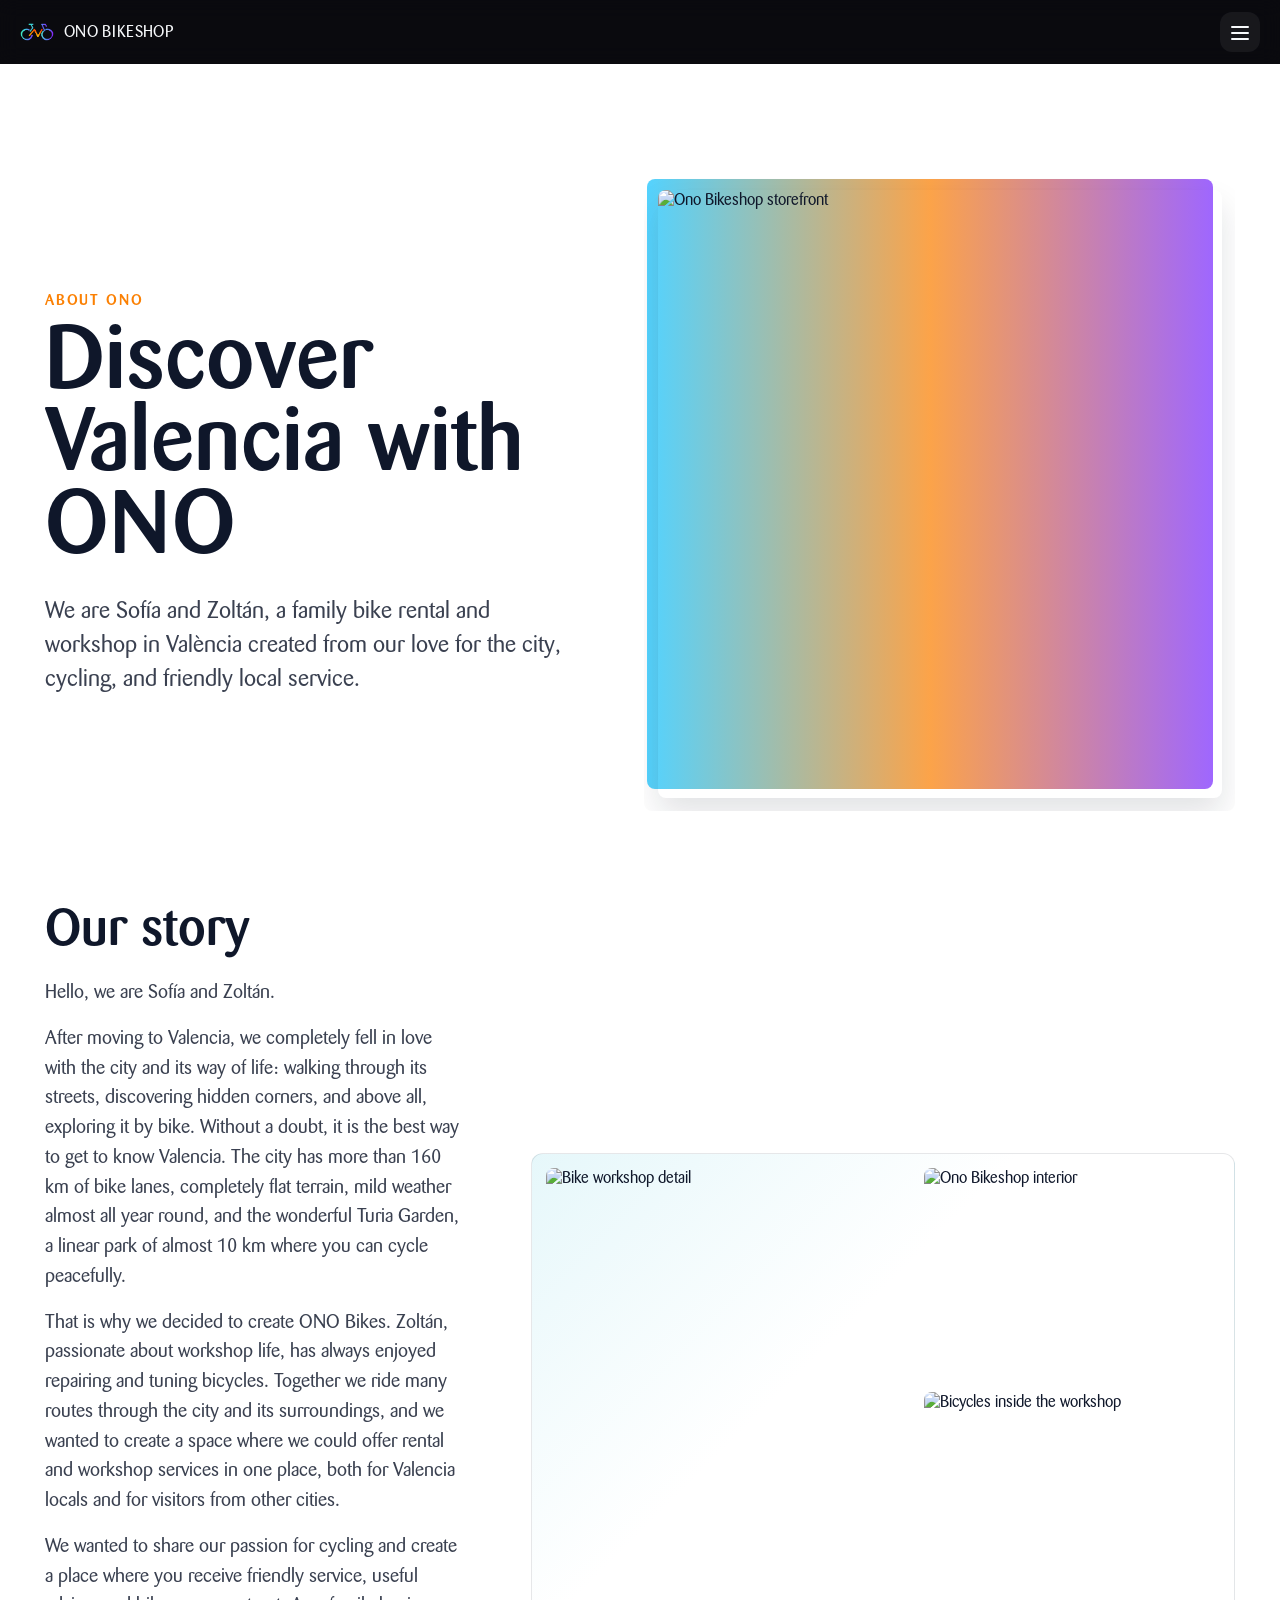
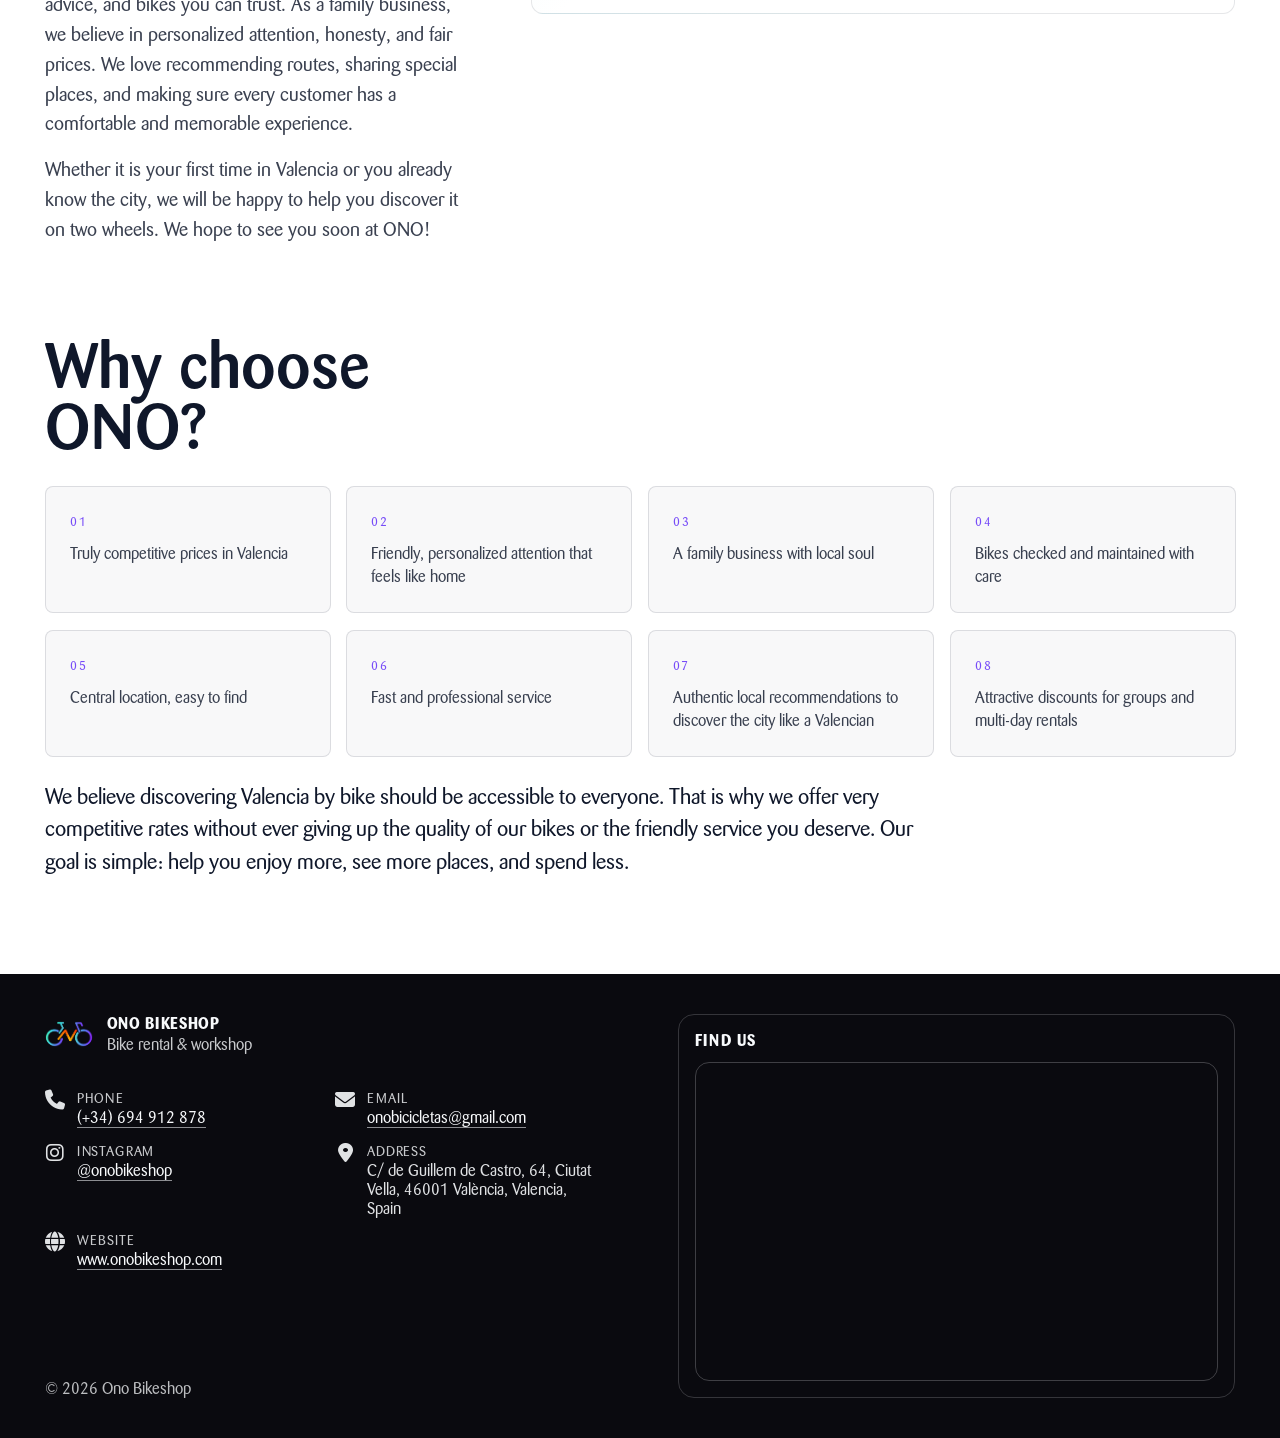
==== about.html @ b8271bad "add rentals page and fix navbar" ====
<!doctype html>
<html lang="en">
  <head>
    <meta charset="utf-8" />
    <meta name="viewport" content="width=device-width, initial-scale=1" />
    <title>Ono Bikeshop | About</title>
    <meta
      name="description"
      content="Learn about Ono Bikeshop, a bike rental and workshop in Ciutat Vella, València."
    />
    <meta name="author" content="Ono Bikeshop" />
    <meta property="og:title" content="Ono Bikeshop | About" />
    <meta property="og:description" content="Bike rental, workshop services, custom builds, and restoration in València." />
    <meta property="og:type" content="website" />
    <meta property="og:image" content="src/img/logo.png" />
    <meta name="twitter:card" content="summary" />
    <meta name="twitter:title" content="Ono Bikeshop | About" />
    <meta name="twitter:description" content="Bike rental, workshop services, custom builds, and restoration in València." />
    <meta name="twitter:image" content="src/img/logo.png" />
    <link id="logo" rel="icon" type="image/png" href="src/img/logo.png" />
    <link
      rel="stylesheet"
      href="https://cdnjs.cloudflare.com/ajax/libs/font-awesome/6.5.2/css/all.min.css"
      referrerpolicy="no-referrer"
    />
    <link rel="stylesheet" href="styles/main.css" />
  </head>
  <body>
    <nav id="nav-primary-label" class="c-navbar" aria-label="Primary" data-lang data-lang-attr="aria-label">
      <div class="c-navbar__inner">
        <a class="c-navbar__brand" href="index.html#main">
          <img id="nav-logo-alt" class="c-navbar__logo" src="src/img/logo.png" alt="Ono Bikeshop logo" data-lang data-lang-attr="alt" />
          <span class="c-navbar__brandText">ONO BIKESHOP</span>
        </a>
        <div class="c-navbar__panel" id="navbar-panel">
        <div class="c-navbar__nav" id="navbar-links">
          <a id="nav-home" class="c-navbar__link" href="index.html#main" data-lang>Home</a>
          <a id="nav-about" class="c-navbar__link" href="about.html" data-lang>About</a>
          <a id="nav-services" class="c-navbar__link" href="services.html" data-lang>Services</a>
          <a id="nav-rentals" class="c-navbar__link" href="rentals.html" data-lang>Rentals</a>
          <a id="nav-contact" class="c-navbar__link" href="contact.html" data-lang>Contact</a>
        </div>
        <div id="nav-contact-label" class="c-navbar__contact" aria-label="Quick contact" data-lang data-lang-attr="aria-label">
          <a class="c-navbar__contactLink" href="tel:+34694912878"
            ><i class="c-navbar__contactIcon fa-solid fa-phone" aria-hidden="true"></i>(+34) 694 912 878</a
          >
          <span class="c-navbar__sep" aria-hidden="true">•</span>
          <a class="c-navbar__contactLink" href="mailto:onobicicletas@gmail.com"
            ><i class="c-navbar__contactIcon fa-solid fa-envelope" aria-hidden="true"></i>onobicicletas@gmail.com</a
          >
          <span class="c-navbar__sep" aria-hidden="true">•</span>
          <a class="c-navbar__contactLink" href="https://instagram.com/onobikeshop" target="_blank" rel="noreferrer"
            ><i class="c-navbar__contactIcon fa-brands fa-instagram" aria-hidden="true"></i>@onobikeshop</a
          >
          <span class="c-navbar__sep" aria-hidden="true">•</span>
          <span id="nav-lang-label" class="c-navbar__lang" aria-label="Language selection" data-lang data-lang-attr="aria-label">
            <a id="es" class="c-navbar__langLink" href="#" aria-label="Spanish version" data-lang data-lang-attr="aria-label">🇪🇸</a>
            <a id="en" class="c-navbar__langLink" href="#" aria-label="English version" data-lang data-lang-attr="aria-label">🇬🇧</a>
          </span>
        </div>
        </div>
        <button
          id="nav-toggle"
          class="c-navbar__toggle"
          type="button"
          aria-controls="navbar-panel"
          aria-expanded="false"
          aria-label="Open menu"
          data-lang
          data-lang-attr="aria-label"
        >
          <span class="c-navbar__toggleLine" aria-hidden="true"></span>
          <span class="c-navbar__toggleLine" aria-hidden="true"></span>
          <span class="c-navbar__toggleLine" aria-hidden="true"></span>
        </button>
      </div>
    </nav>

    <main>
      <section class="p-aboutPage">
        <div class="p-aboutPage__hero">
          <div class="p-aboutPage__copy reveal-up" data-reveal>
            <p class="p-aboutPage__eyebrow">About Ono</p>
            <h1 id="about-hero-title" class="p-aboutPage__title" data-lang>Discover Valencia with ONO</h1>
            <p id="about-hero-lead" class="p-aboutPage__lead" data-lang>
              We are Sofía and Zoltán, a family bike rental and workshop in València created from our love for the city, cycling, and friendly
              local service.
            </p>
          </div>
          <div class="p-aboutPage__media reveal-right" data-reveal>
            <img class="p-aboutPage__heroImg" src="src/img/Fotos/outside.webp" alt="Ono Bikeshop storefront" loading="lazy" />
          </div>
        </div>

        <div class="p-aboutPage__story">
          <div class="p-aboutPage__panel reveal-up" data-reveal>
            <h2 id="about-story-title" class="p-aboutPage__heading" data-lang>Our story</h2>
            <p id="about-story-p1" data-lang>Hello, we are Sofía and Zoltán.</p>
            <p id="about-story-p2" data-lang>
              After moving to Valencia, we completely fell in love with the city and its way of life: walking through its streets, discovering
              hidden corners, and above all, exploring it by bike. Without a doubt, it is the best way to get to know Valencia. The city has more
              than 160 km of bike lanes, completely flat terrain, mild weather almost all year round, and the wonderful Turia Garden, a linear park
              of almost 10 km where you can cycle peacefully.
            </p>
            <p id="about-story-p3" data-lang>
              That is why we decided to create ONO Bikes. Zoltán, passionate about workshop life, has always enjoyed repairing and tuning bicycles.
              Together we ride many routes through the city and its surroundings, and we wanted to create a space where we could offer rental and
              workshop services in one place, both for Valencia locals and for visitors from other cities.
            </p>
            <p id="about-story-p4" data-lang>
              We wanted to share our passion for cycling and create a place where you receive friendly service, useful advice, and bikes you can
              trust. As a family business, we believe in personalized attention, honesty, and fair prices. We love recommending routes, sharing
              special places, and making sure every customer has a comfortable and memorable experience.
            </p>
            <p id="about-story-p5" data-lang>
              Whether it is your first time in Valencia or you already know the city, we will be happy to help you discover it on two wheels. We
              hope to see you soon at ONO!
            </p>
          </div>
          <div class="p-aboutPage__photoGrid reveal-up" data-reveal>
            <img class="p-aboutPage__photo p-aboutPage__photo--tall" src="src/img/Fotos/about-a.webp" alt="Bike workshop detail" loading="lazy" />
            <img class="p-aboutPage__photo" src="src/img/Fotos/sala.webp" alt="Ono Bikeshop interior" loading="lazy" />
            <img class="p-aboutPage__photo" src="src/img/Fotos/about-c.webp" alt="Bicycles inside the workshop" loading="lazy" />
          </div>
        </div>

        <div class="p-aboutPage__values" aria-label="Why choose ONO">
          <div class="p-aboutPage__valuesHead reveal-up" data-reveal>
            <h2 id="about-values-title" data-lang>Why choose ONO?</h2>
          </div>
          <div class="p-aboutPage__valueGrid">
            <div class="p-aboutPage__value reveal-up" data-reveal>
              <span class="p-aboutPage__valueNumber">01</span>
              <p id="about-value-1" data-lang>Truly competitive prices in Valencia</p>
            </div>
            <div class="p-aboutPage__value reveal-up" data-reveal>
              <span class="p-aboutPage__valueNumber">02</span>
              <p id="about-value-2" data-lang>Friendly, personalized attention that feels like home</p>
            </div>
            <div class="p-aboutPage__value reveal-up" data-reveal>
              <span class="p-aboutPage__valueNumber">03</span>
              <p id="about-value-3" data-lang>A family business with local soul</p>
            </div>
            <div class="p-aboutPage__value reveal-up" data-reveal>
              <span class="p-aboutPage__valueNumber">04</span>
              <p id="about-value-4" data-lang>Bikes checked and maintained with care</p>
            </div>
            <div class="p-aboutPage__value reveal-up" data-reveal>
              <span class="p-aboutPage__valueNumber">05</span>
              <p id="about-value-5" data-lang>Central location, easy to find</p>
            </div>
            <div class="p-aboutPage__value reveal-up" data-reveal>
              <span class="p-aboutPage__valueNumber">06</span>
              <p id="about-value-6" data-lang>Fast and professional service</p>
            </div>
            <div class="p-aboutPage__value reveal-up" data-reveal>
              <span class="p-aboutPage__valueNumber">07</span>
              <p id="about-value-7" data-lang>Authentic local recommendations to discover the city like a Valencian</p>
            </div>
            <div class="p-aboutPage__value reveal-up" data-reveal>
              <span class="p-aboutPage__valueNumber">08</span>
              <p id="about-value-8" data-lang>Attractive discounts for groups and multi-day rentals</p>
            </div>
          </div>
          <p id="about-values-body" class="p-aboutPage__valuesText reveal-up" data-reveal>
            We believe discovering Valencia by bike should be accessible to everyone. That is why we offer very competitive rates without ever
            giving up the quality of our bikes or the friendly service you deserve. Our goal is simple: help you enjoy more, see more places, and
            spend less.
          </p>
        </div>
      </section>
    </main>

    <footer id="contact" class="c-footer">
      <div class="c-footer__inner">
        <div class="c-footer__grid">
          <div class="c-footer__left">
            <div class="c-footer__brandRow">
              <img id="footer-logo-alt" class="c-footer__logo" src="src/img/logo.png" alt="Ono Bikeshop logo" data-lang data-lang-attr="alt" />
              <div>
                <div class="c-footer__brand">Ono Bikeshop</div>
                <div id="footer-tagline" class="c-footer__tag" data-lang>Bike rental & workshop</div>
              </div>
            </div>

            <div id="footer-contact-label" class="c-footer__contact" aria-label="Contact" data-lang data-lang-attr="aria-label">
              <div class="c-footer__row">
                <i class="c-footer__icon fa-solid fa-phone" aria-hidden="true"></i>
                <div class="c-footer__rowText">
                  <div id="footer-phone-label" class="c-footer__label" data-lang>Phone</div>
                  <a class="c-footer__link" href="tel:+34694912878">(+34) 694 912 878</a>
                </div>
              </div>

              <div class="c-footer__row">
                <i class="c-footer__icon fa-solid fa-envelope" aria-hidden="true"></i>
                <div class="c-footer__rowText">
                  <div id="footer-email-label" class="c-footer__label" data-lang>Email</div>
                  <a class="c-footer__link" href="mailto:onobicicletas@gmail.com">onobicicletas@gmail.com</a>
                </div>
              </div>

              <div class="c-footer__row">
                <i class="c-footer__icon fa-brands fa-instagram" aria-hidden="true"></i>
                <div class="c-footer__rowText">
                  <div id="footer-instagram-label" class="c-footer__label" data-lang>Instagram</div>
                  <a class="c-footer__link" href="https://instagram.com/onobikeshop" target="_blank" rel="noreferrer">@onobikeshop</a>
                </div>
              </div>

              <div class="c-footer__row">
                <i class="c-footer__icon fa-solid fa-location-dot" aria-hidden="true"></i>
                <div class="c-footer__rowText">
                  <div id="footer-address-label" class="c-footer__label" data-lang>Address</div>
                  <span id="footer-address" class="c-footer__addr" data-lang>
                    C/ de Guillem de Castro, 64, Ciutat Vella, 46001 València, Valencia, Spain
                  </span>
                </div>
              </div>

              <div class="c-footer__row">
                <i class="c-footer__icon fa-solid fa-globe" aria-hidden="true"></i>
                <div class="c-footer__rowText">
                  <div id="footer-website-label" class="c-footer__label" data-lang>Website</div>
                  <a class="c-footer__link" href="https://www.onobikeshop.com" target="_blank" rel="noreferrer">www.onobikeshop.com</a>
                </div>
              </div>
            </div>

            <div class="c-footer__meta">© <span data-year></span> Ono Bikeshop</div>
          </div>

          <div id="footer-map-label" class="c-footer__right" aria-label="Map placeholder" data-lang data-lang-attr="aria-label">
            <div class="c-footer__map">
              <div id="footer-map-title" class="c-footer__mapTitle" data-lang>Find us</div>
              <div id="footer-map-box" class="c-footer__mapBox">
                <iframe
                  title="Ono Bikeshop location on Google Maps"
                  src="https://www.google.com/maps?q=C%2F%20de%20Guillem%20de%20Castro%2C%2064%2C%20Valencia%2C%20Spain&output=embed"
                  loading="lazy"
                  referrerpolicy="no-referrer-when-downgrade"
                ></iframe>
              </div>
            </div>
          </div>
        </div>
      </div>
    </footer>

    <script src="scripts/reveal.js"></script>
    <script src="scripts/navbar.js"></script>
    <script src="scripts/lang.js"></script>
    <script>
      const yearNodes = document.querySelectorAll("[data-year]");
      const year = new Date().getFullYear();
      for (const node of yearNodes) node.textContent = year;
    </script>
  </body>
</html>
---- styles/main.css ----
@import url("./_fonts.css");
@import url("./components/navbar.css");
@import url("./components/footer.css");
@import url("./sections/main.css");
@import url("./sections/about.css");
@import url("./sections/services.css");
@import url("./sections/rental.css");
@import url("./sections/contact.css");

:root {
    color-scheme: light;
    --c-bg: #0a0a0f;
    --c-text: #f8fafc;
    --c-muted: rgba(248, 250, 252, 0.78);
    --c-border: rgba(248, 250, 252, 0.12);
    --c-surface-1: rgba(248, 250, 252, 0.06);
    --c-surface-2: rgba(248, 250, 252, 0.08);
    --c-primary: #774cf8;
    --c-primary-2: #754ff6;
    --c-secondary: #fb8003;
    --c-secondary-2: #fb9c0d;
    --c-secondary-3: #fa6207;
    --c-tertiary: #4cc8de;
    --c-tertiary-2: #4ed5d8;
    --c-vivid: #5a86f1;
    --c-vivid-2: #5d8cf1;
    --c-turquoise: #43e5ce;
    --c-brand-grad: linear-gradient(90deg, #12c2ff 0%, #fb8003 50%, #7a2cff 100%);
}

body {
    margin: 0;
    background: var(--c-bg);
    color: var(--c-text);
    font-weight: 400;
}

main {
    overflow: hidden;
}

* {
    box-sizing: border-box;
}

.reveal-up,
.reveal-right {
    opacity: 0;
    transition:
        opacity 700ms ease,
        transform 700ms ease;
    will-change: opacity, transform;
}

.fade-in{
    opacity: 0;
    transition: opacity 700ms ease;
    will-change: opacity;
}

.fade-in.is-revealed{
    opacity: 1;
}

.reveal-up {
    transform: translateY(1.5rem);
}

.reveal-right {
    transform: translateX(-2rem);
}

.reveal-up.is-revealed,
.reveal-right.is-revealed {
    opacity: 1;
    transform: translateX(0) translateY(0);
}

.reveal-up[data-delay],
.reveal-right[data-delay] {
    transition-delay: var(--reveal-delay);
}

#logo{
    max-width:1rem;
}
@media (prefers-reduced-motion: reduce) {
    .reveal-up,
    .reveal-right {
        transition: none;
        transform: none;
        opacity: 1;
    }
}

.l-sectionTitle {
    max-width: 68.75rem;
    margin: 0 auto;
    padding: 0 1.25rem;
    font-size: 1.75rem;
    letter-spacing: -0.01em;
    
}

#primary{
    color: var(--c-primary);
}

#primary-2{
    color: var(--c-primary-2);
}

#secondary{
    color: var(--c-secondary);
}

#secondary-2{
    color: var(--c-secondary-2);
}

#secondary-3{
    color: var(--c-secondary-3);
}

#tertiary{
    color: var(--c-tertiary);
}

#tertiary-2{
    color: var(--c-tertiary-2);
}

#vivid{
    color: var(--c-vivid);
}

#vivid-2{
    color: var(--c-vivid-2);
}

#turquoise{
    color: var(--c-turquoise);
}
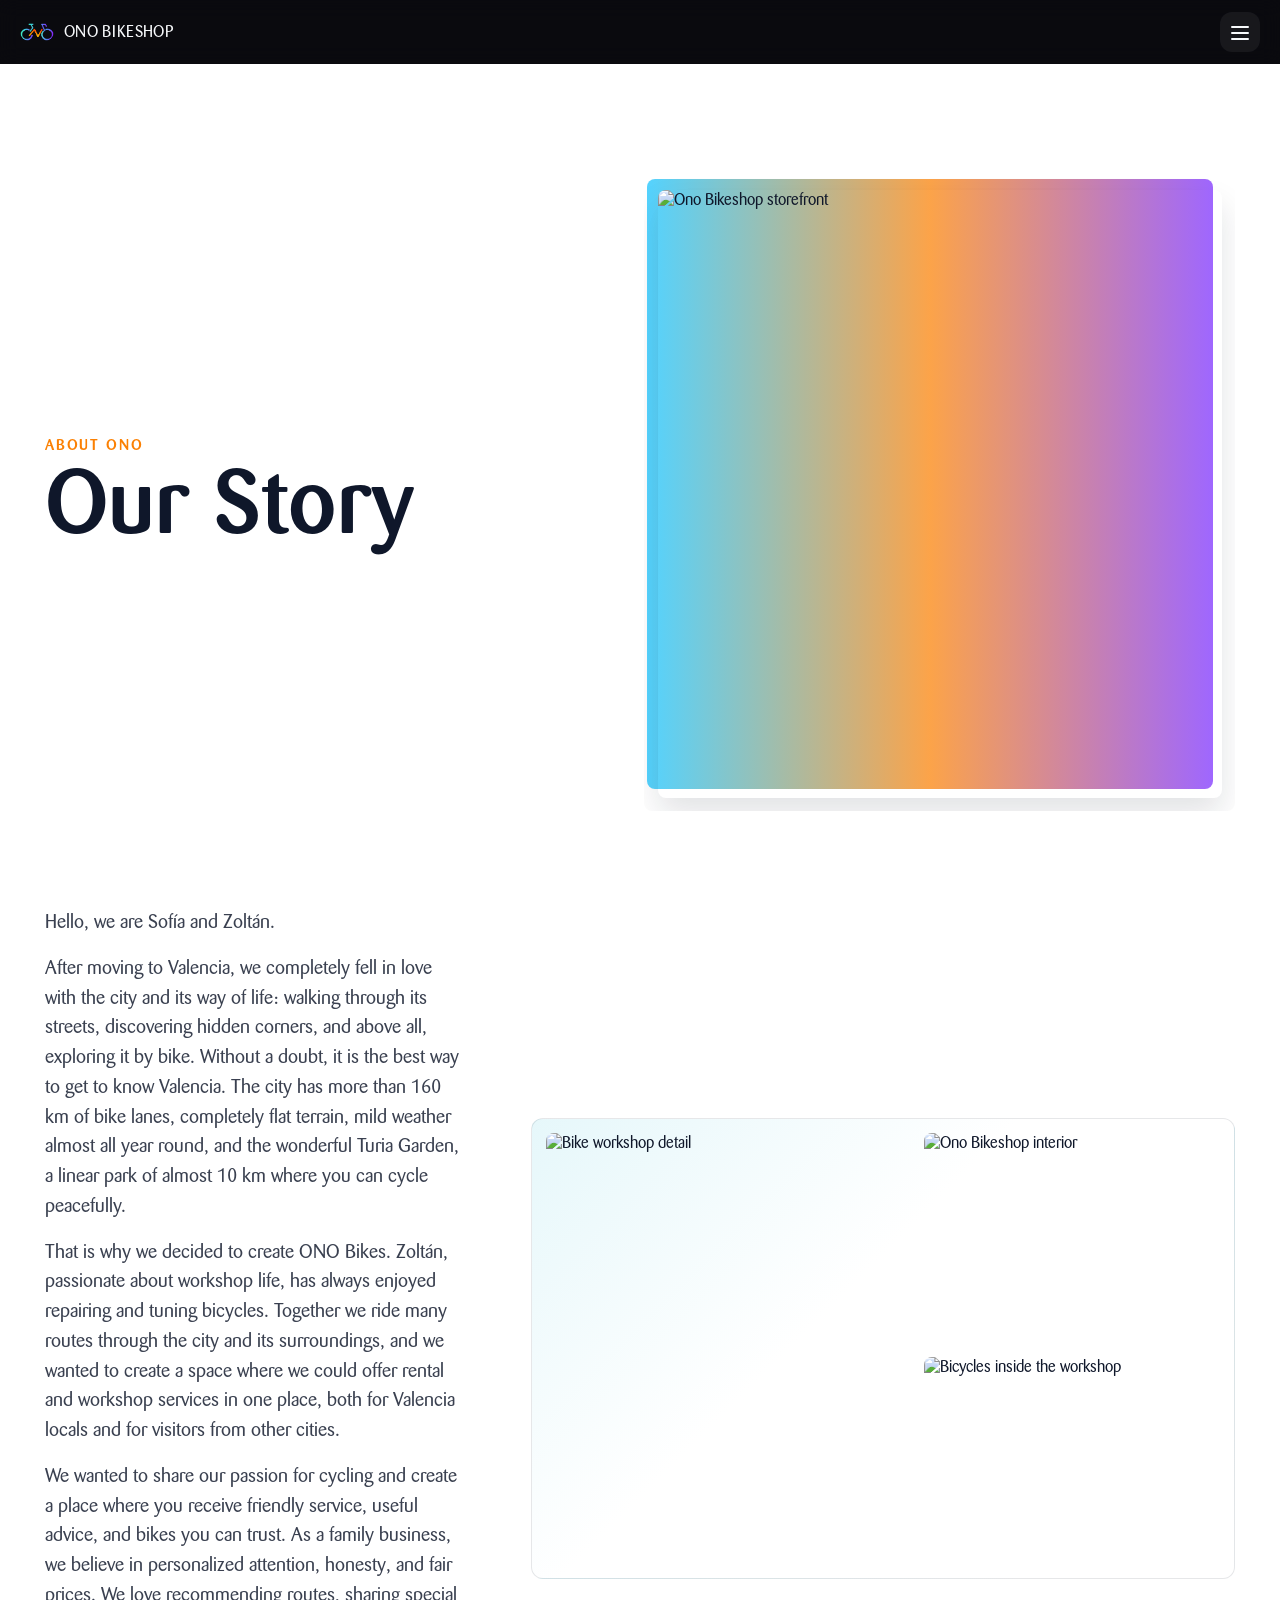
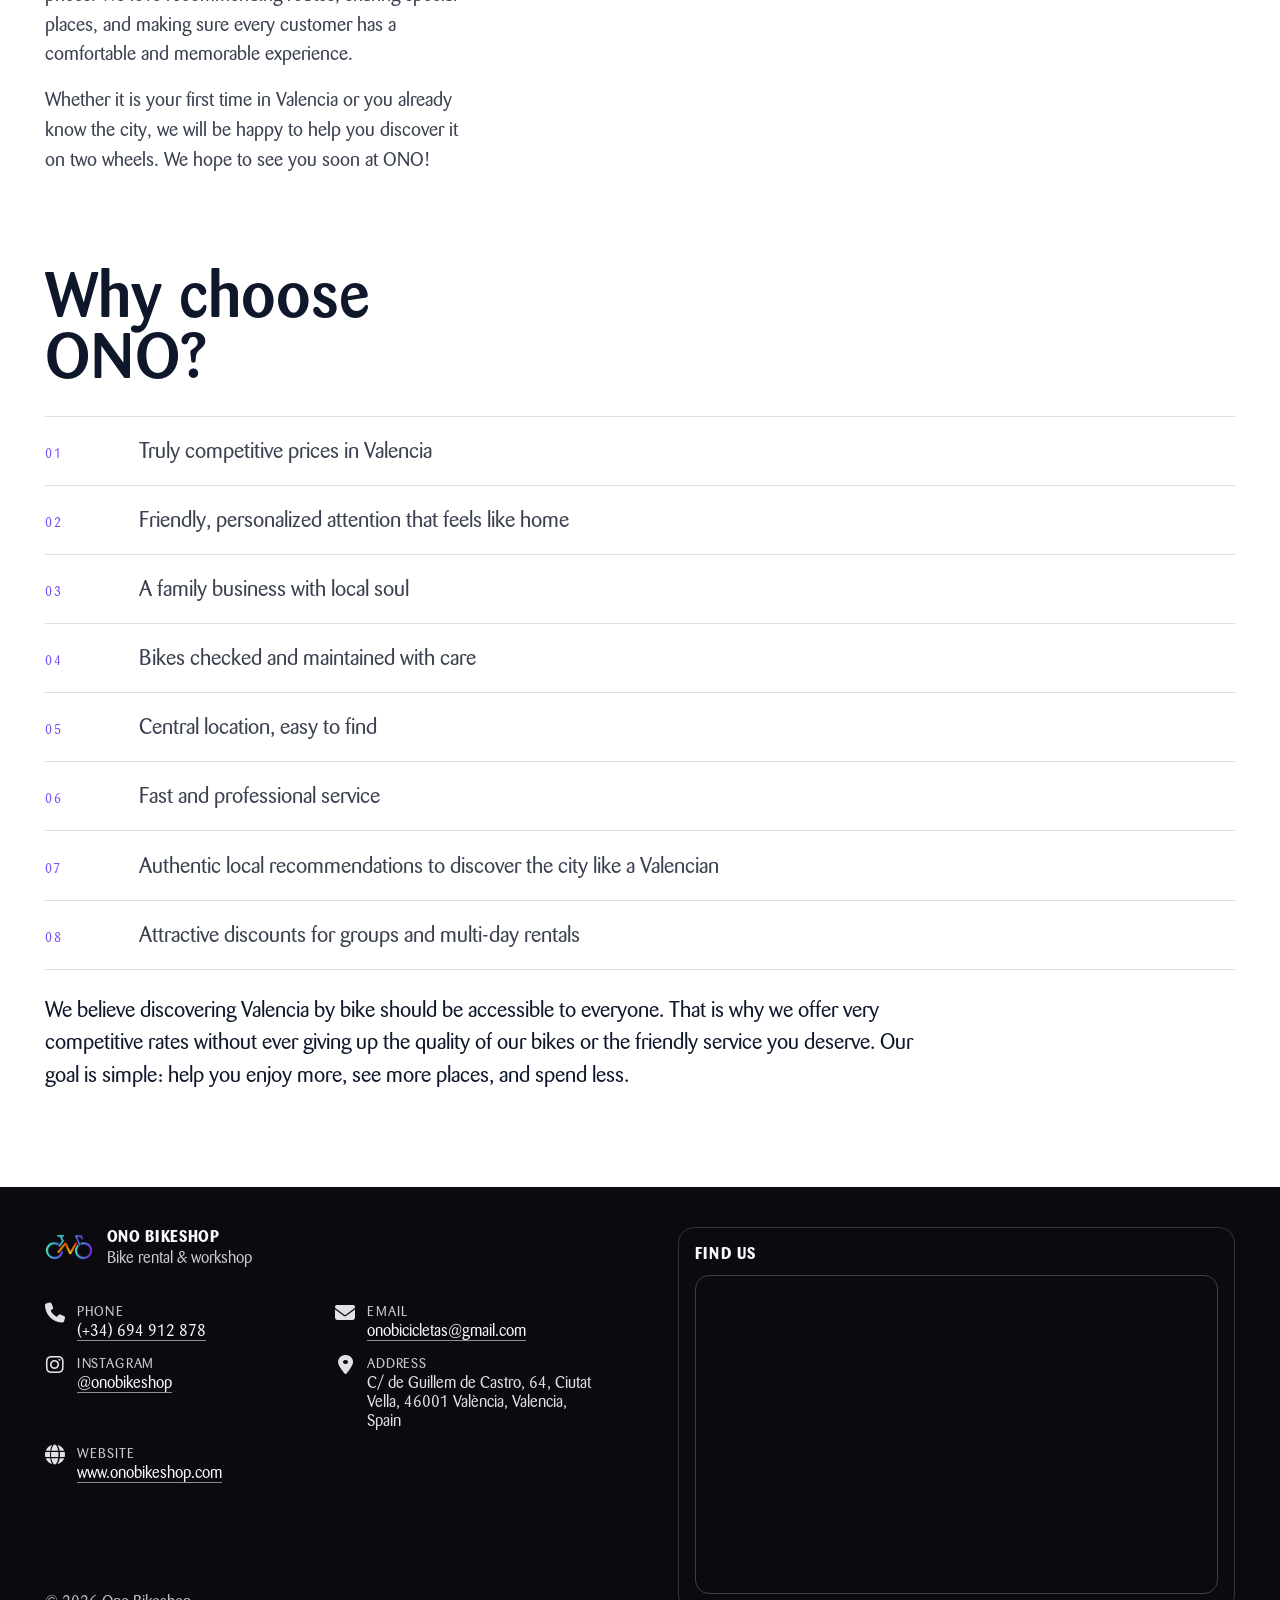
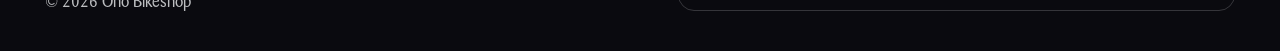
==== commit 00c1ce75: "fixes" ====
--- a/about.html
+++ b/about.html
@@ -35,9 +35,9 @@
         <div class="c-navbar__panel" id="navbar-panel">
         <div class="c-navbar__nav" id="navbar-links">
           <a id="nav-home" class="c-navbar__link" href="index.html#main" data-lang>Home</a>
-          <a id="nav-about" class="c-navbar__link" href="about.html" data-lang>About</a>
           <a id="nav-services" class="c-navbar__link" href="services.html" data-lang>Services</a>
           <a id="nav-rentals" class="c-navbar__link" href="rentals.html" data-lang>Rentals</a>
+          <a id="nav-about" class="c-navbar__link" href="about.html" data-lang>About</a>
           <a id="nav-contact" class="c-navbar__link" href="contact.html" data-lang>Contact</a>
         </div>
         <div id="nav-contact-label" class="c-navbar__contact" aria-label="Quick contact" data-lang data-lang-attr="aria-label">
@@ -81,11 +81,7 @@
         <div class="p-aboutPage__hero">
           <div class="p-aboutPage__copy reveal-up" data-reveal>
             <p class="p-aboutPage__eyebrow">About Ono</p>
-            <h1 id="about-hero-title" class="p-aboutPage__title" data-lang>Discover Valencia with ONO</h1>
-            <p id="about-hero-lead" class="p-aboutPage__lead" data-lang>
-              We are Sofía and Zoltán, a family bike rental and workshop in València created from our love for the city, cycling, and friendly
-              local service.
-            </p>
+            <h1 id="about-hero-title" class="p-aboutPage__title" data-lang>Our Story</h1>
           </div>
           <div class="p-aboutPage__media reveal-right" data-reveal>
             <img class="p-aboutPage__heroImg" src="src/img/Fotos/outside.webp" alt="Ono Bikeshop storefront" loading="lazy" />
@@ -94,7 +90,6 @@
 
         <div class="p-aboutPage__story">
           <div class="p-aboutPage__panel reveal-up" data-reveal>
-            <h2 id="about-story-title" class="p-aboutPage__heading" data-lang>Our story</h2>
             <p id="about-story-p1" data-lang>Hello, we are Sofía and Zoltán.</p>
             <p id="about-story-p2" data-lang>
               After moving to Valencia, we completely fell in love with the city and its way of life: walking through its streets, discovering
@@ -128,40 +123,40 @@
           <div class="p-aboutPage__valuesHead reveal-up" data-reveal>
             <h2 id="about-values-title" data-lang>Why choose ONO?</h2>
           </div>
-          <div class="p-aboutPage__valueGrid">
-            <div class="p-aboutPage__value reveal-up" data-reveal>
+          <ol class="p-aboutPage__valueList">
+            <li class="p-aboutPage__value reveal-up" data-reveal>
               <span class="p-aboutPage__valueNumber">01</span>
               <p id="about-value-1" data-lang>Truly competitive prices in Valencia</p>
-            </div>
-            <div class="p-aboutPage__value reveal-up" data-reveal>
+            </li>
+            <li class="p-aboutPage__value reveal-up" data-reveal>
               <span class="p-aboutPage__valueNumber">02</span>
               <p id="about-value-2" data-lang>Friendly, personalized attention that feels like home</p>
-            </div>
-            <div class="p-aboutPage__value reveal-up" data-reveal>
+            </li>
+            <li class="p-aboutPage__value reveal-up" data-reveal>
               <span class="p-aboutPage__valueNumber">03</span>
               <p id="about-value-3" data-lang>A family business with local soul</p>
-            </div>
-            <div class="p-aboutPage__value reveal-up" data-reveal>
+            </li>
+            <li class="p-aboutPage__value reveal-up" data-reveal>
               <span class="p-aboutPage__valueNumber">04</span>
               <p id="about-value-4" data-lang>Bikes checked and maintained with care</p>
-            </div>
-            <div class="p-aboutPage__value reveal-up" data-reveal>
+            </li>
+            <li class="p-aboutPage__value reveal-up" data-reveal>
               <span class="p-aboutPage__valueNumber">05</span>
               <p id="about-value-5" data-lang>Central location, easy to find</p>
-            </div>
-            <div class="p-aboutPage__value reveal-up" data-reveal>
+            </li>
+            <li class="p-aboutPage__value reveal-up" data-reveal>
               <span class="p-aboutPage__valueNumber">06</span>
               <p id="about-value-6" data-lang>Fast and professional service</p>
-            </div>
-            <div class="p-aboutPage__value reveal-up" data-reveal>
+            </li>
+            <li class="p-aboutPage__value reveal-up" data-reveal>
               <span class="p-aboutPage__valueNumber">07</span>
               <p id="about-value-7" data-lang>Authentic local recommendations to discover the city like a Valencian</p>
-            </div>
-            <div class="p-aboutPage__value reveal-up" data-reveal>
+            </li>
+            <li class="p-aboutPage__value reveal-up" data-reveal>
               <span class="p-aboutPage__valueNumber">08</span>
               <p id="about-value-8" data-lang>Attractive discounts for groups and multi-day rentals</p>
-            </div>
-          </div>
+            </li>
+          </ol>
           <p id="about-values-body" class="p-aboutPage__valuesText reveal-up" data-reveal>
             We believe discovering Valencia by bike should be accessible to everyone. That is why we offer very competitive rates without ever
             giving up the quality of our bikes or the friendly service you deserve. Our goal is simple: help you enjoy more, see more places, and
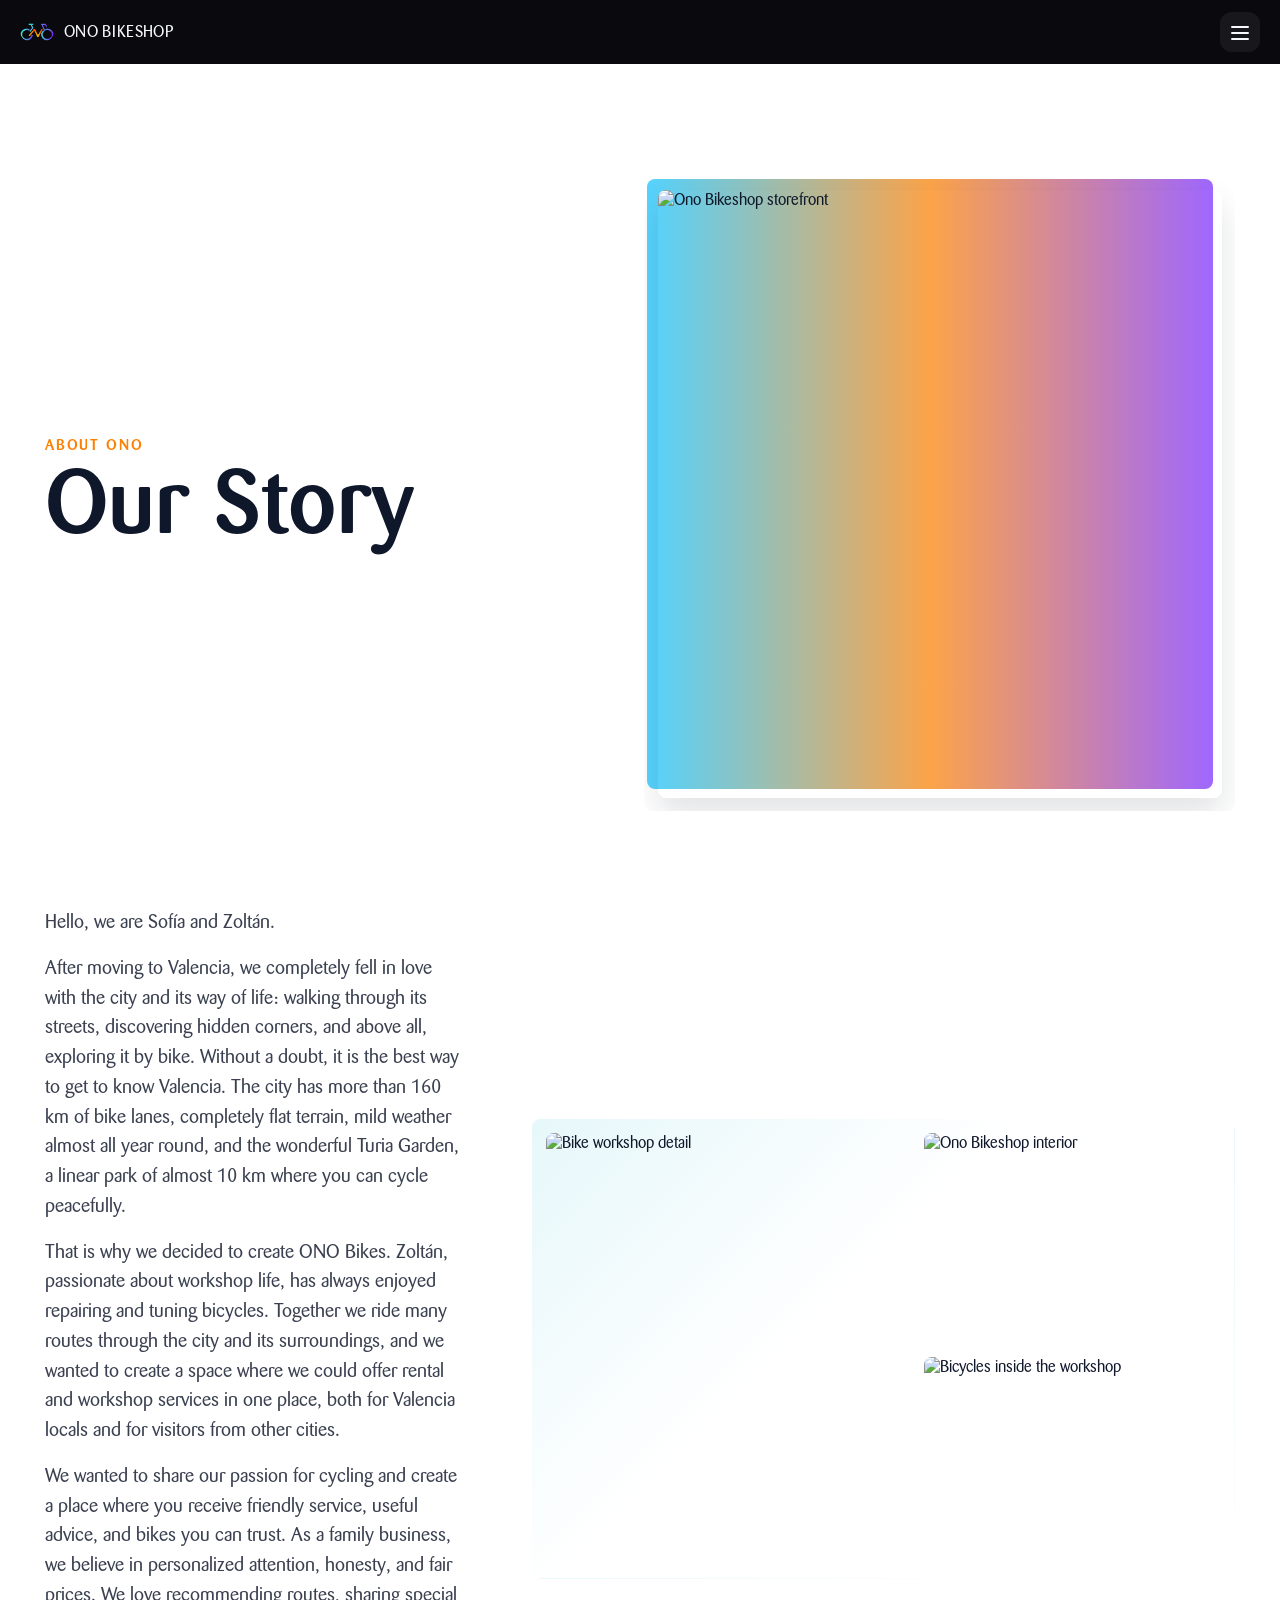
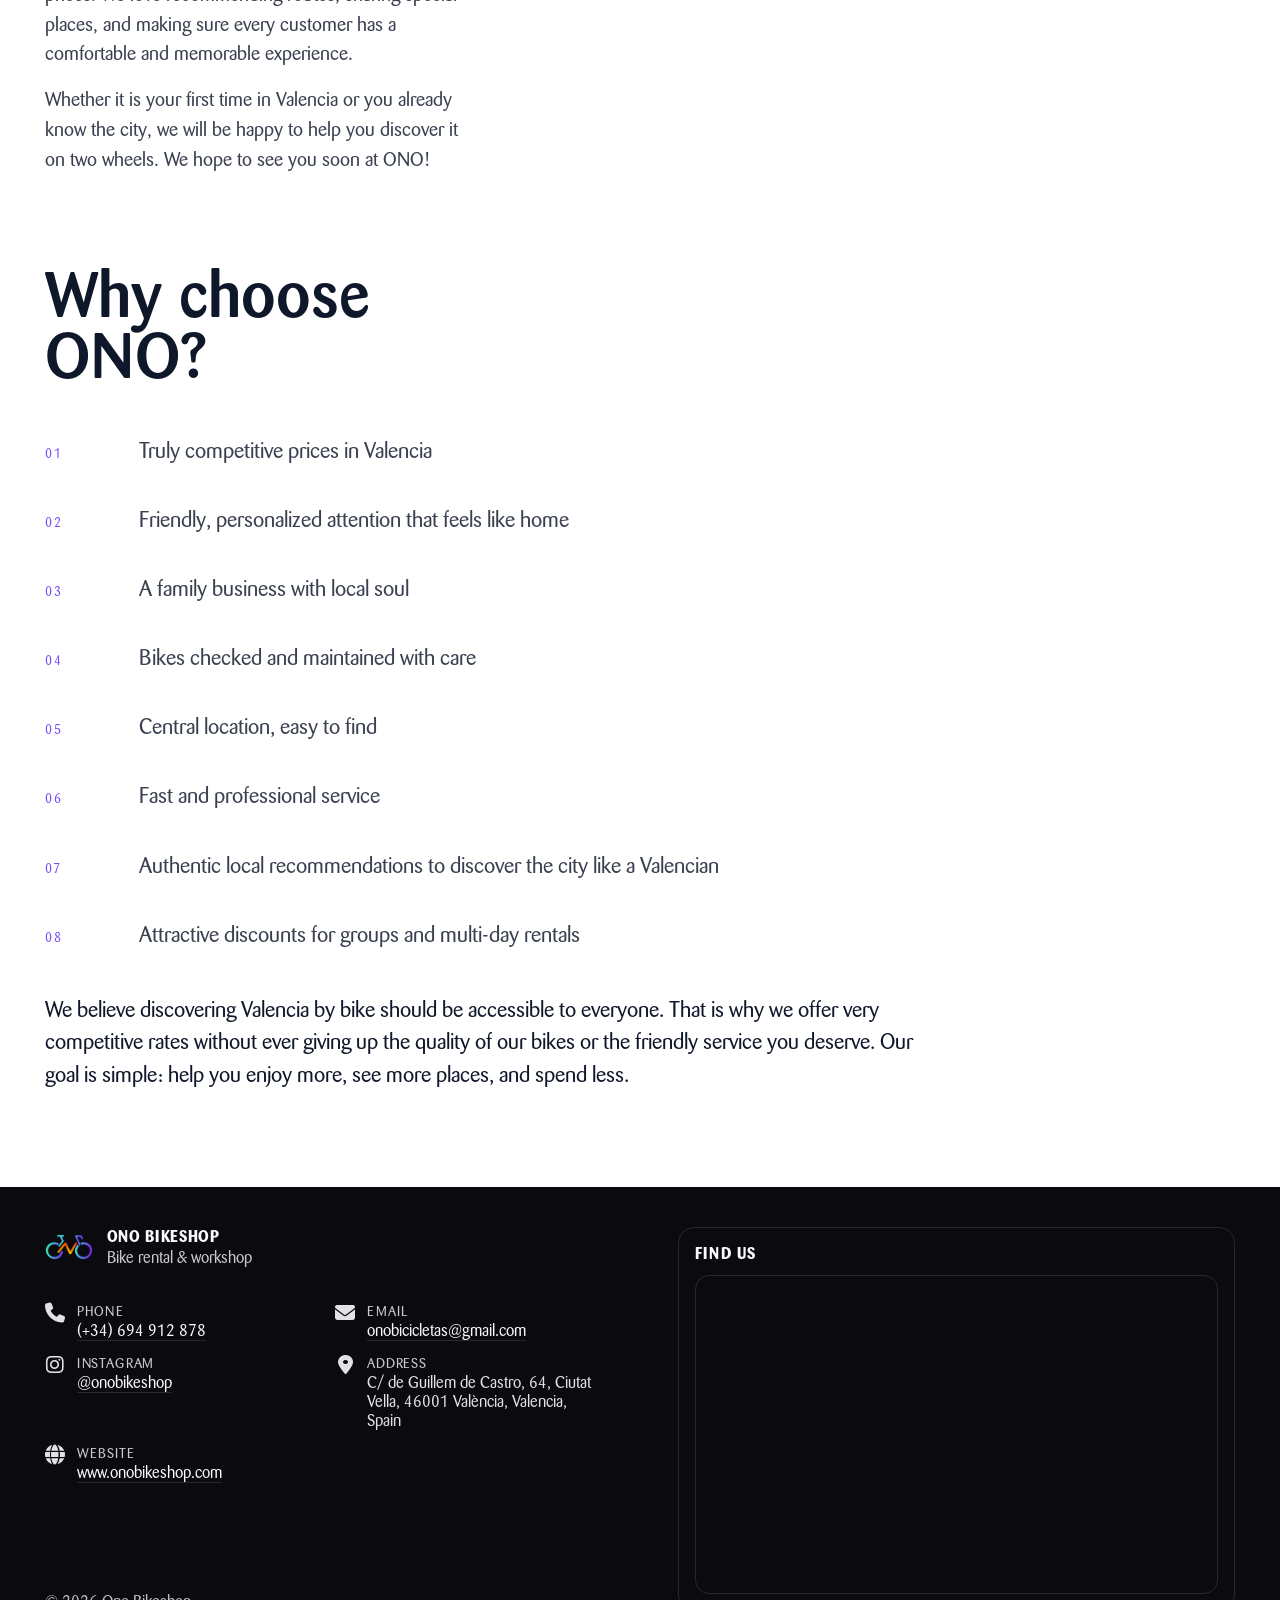
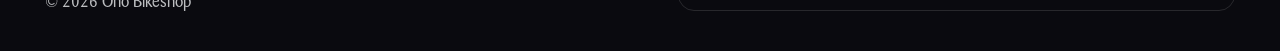
==== commit 8c2a9ac0: "remove camelcase class names and unused css code" ====
--- a/about.html
+++ b/about.html
@@ -30,7 +30,7 @@
       <div class="c-navbar__inner">
         <a class="c-navbar__brand" href="index.html#main">
           <img id="nav-logo-alt" class="c-navbar__logo" src="src/img/logo.png" alt="Ono Bikeshop logo" data-lang data-lang-attr="alt" />
-          <span class="c-navbar__brandText">ONO BIKESHOP</span>
+          <span class="c-navbar__brand-text">ONO BIKESHOP</span>
         </a>
         <div class="c-navbar__panel" id="navbar-panel">
         <div class="c-navbar__nav" id="navbar-links">
@@ -41,21 +41,21 @@
           <a id="nav-contact" class="c-navbar__link" href="contact.html" data-lang>Contact</a>
         </div>
         <div id="nav-contact-label" class="c-navbar__contact" aria-label="Quick contact" data-lang data-lang-attr="aria-label">
-          <a class="c-navbar__contactLink" href="tel:+34694912878"
-            ><i class="c-navbar__contactIcon fa-solid fa-phone" aria-hidden="true"></i>(+34) 694 912 878</a
+          <a class="c-navbar__contact-link" href="tel:+34694912878"
+            ><i class="c-navbar__contact-icon fa-solid fa-phone" aria-hidden="true"></i>(+34) 694 912 878</a
           >
           <span class="c-navbar__sep" aria-hidden="true">•</span>
-          <a class="c-navbar__contactLink" href="mailto:onobicicletas@gmail.com"
-            ><i class="c-navbar__contactIcon fa-solid fa-envelope" aria-hidden="true"></i>onobicicletas@gmail.com</a
+          <a class="c-navbar__contact-link" href="mailto:onobicicletas@gmail.com"
+            ><i class="c-navbar__contact-icon fa-solid fa-envelope" aria-hidden="true"></i>onobicicletas@gmail.com</a
           >
           <span class="c-navbar__sep" aria-hidden="true">•</span>
-          <a class="c-navbar__contactLink" href="https://instagram.com/onobikeshop" target="_blank" rel="noreferrer"
-            ><i class="c-navbar__contactIcon fa-brands fa-instagram" aria-hidden="true"></i>@onobikeshop</a
+          <a class="c-navbar__contact-link" href="https://instagram.com/onobikeshop" target="_blank" rel="noreferrer"
+            ><i class="c-navbar__contact-icon fa-brands fa-instagram" aria-hidden="true"></i>@onobikeshop</a
           >
           <span class="c-navbar__sep" aria-hidden="true">•</span>
           <span id="nav-lang-label" class="c-navbar__lang" aria-label="Language selection" data-lang data-lang-attr="aria-label">
-            <a id="es" class="c-navbar__langLink" href="#" aria-label="Spanish version" data-lang data-lang-attr="aria-label">🇪🇸</a>
-            <a id="en" class="c-navbar__langLink" href="#" aria-label="English version" data-lang data-lang-attr="aria-label">🇬🇧</a>
+            <a id="es" class="c-navbar__lang-link" href="#" aria-label="Spanish version" data-lang data-lang-attr="aria-label">🇪🇸</a>
+            <a id="en" class="c-navbar__lang-link" href="#" aria-label="English version" data-lang data-lang-attr="aria-label">🇬🇧</a>
           </span>
         </div>
         </div>
@@ -69,27 +69,27 @@
           data-lang
           data-lang-attr="aria-label"
         >
-          <span class="c-navbar__toggleLine" aria-hidden="true"></span>
-          <span class="c-navbar__toggleLine" aria-hidden="true"></span>
-          <span class="c-navbar__toggleLine" aria-hidden="true"></span>
+          <span class="c-navbar__toggle-line" aria-hidden="true"></span>
+          <span class="c-navbar__toggle-line" aria-hidden="true"></span>
+          <span class="c-navbar__toggle-line" aria-hidden="true"></span>
         </button>
       </div>
     </nav>
 
     <main>
-      <section class="p-aboutPage">
-        <div class="p-aboutPage__hero">
-          <div class="p-aboutPage__copy reveal-up" data-reveal>
-            <p class="p-aboutPage__eyebrow">About Ono</p>
-            <h1 id="about-hero-title" class="p-aboutPage__title" data-lang>Our Story</h1>
-          </div>
-          <div class="p-aboutPage__media reveal-right" data-reveal>
-            <img class="p-aboutPage__heroImg" src="src/img/Fotos/outside.webp" alt="Ono Bikeshop storefront" loading="lazy" />
-          </div>
-        </div>
-
-        <div class="p-aboutPage__story">
-          <div class="p-aboutPage__panel reveal-up" data-reveal>
+      <section class="p-about-page">
+        <div class="p-about-page__hero">
+          <div class="reveal-up" data-reveal>
+            <p class="p-about-page__eyebrow">About Ono</p>
+            <h1 id="about-hero-title" class="p-about-page__title" data-lang>Our Story</h1>
+          </div>
+          <div class="p-about-page__media reveal-right" data-reveal>
+            <img class="p-about-page__hero-img" src="src/img/Fotos/outside.webp" alt="Ono Bikeshop storefront" loading="lazy" />
+          </div>
+        </div>
+
+        <div class="p-about-page__story">
+          <div class="p-about-page__panel reveal-up" data-reveal>
             <p id="about-story-p1" data-lang>Hello, we are Sofía and Zoltán.</p>
             <p id="about-story-p2" data-lang>
               After moving to Valencia, we completely fell in love with the city and its way of life: walking through its streets, discovering
@@ -112,52 +112,52 @@
               hope to see you soon at ONO!
             </p>
           </div>
-          <div class="p-aboutPage__photoGrid reveal-up" data-reveal>
-            <img class="p-aboutPage__photo p-aboutPage__photo--tall" src="src/img/Fotos/about-a.webp" alt="Bike workshop detail" loading="lazy" />
-            <img class="p-aboutPage__photo" src="src/img/Fotos/sala.webp" alt="Ono Bikeshop interior" loading="lazy" />
-            <img class="p-aboutPage__photo" src="src/img/Fotos/about-c.webp" alt="Bicycles inside the workshop" loading="lazy" />
-          </div>
-        </div>
-
-        <div class="p-aboutPage__values" aria-label="Why choose ONO">
-          <div class="p-aboutPage__valuesHead reveal-up" data-reveal>
+          <div class="p-about-page__photo-grid reveal-up" data-reveal>
+            <img class="p-about-page__photo p-about-page__photo--tall" src="src/img/Fotos/about-a.webp" alt="Bike workshop detail" loading="lazy" />
+            <img class="p-about-page__photo" src="src/img/Fotos/sala.webp" alt="Ono Bikeshop interior" loading="lazy" />
+            <img class="p-about-page__photo" src="src/img/Fotos/about-c.webp" alt="Bicycles inside the workshop" loading="lazy" />
+          </div>
+        </div>
+
+        <div class="p-about-page__values" aria-label="Why choose ONO">
+          <div class="p-about-page__values-head reveal-up" data-reveal>
             <h2 id="about-values-title" data-lang>Why choose ONO?</h2>
           </div>
-          <ol class="p-aboutPage__valueList">
-            <li class="p-aboutPage__value reveal-up" data-reveal>
-              <span class="p-aboutPage__valueNumber">01</span>
+          <ol class="p-about-page__value-list">
+            <li class="p-about-page__value reveal-up" data-reveal>
+              <span class="p-about-page__value-number">01</span>
               <p id="about-value-1" data-lang>Truly competitive prices in Valencia</p>
             </li>
-            <li class="p-aboutPage__value reveal-up" data-reveal>
-              <span class="p-aboutPage__valueNumber">02</span>
+            <li class="p-about-page__value reveal-up" data-reveal>
+              <span class="p-about-page__value-number">02</span>
               <p id="about-value-2" data-lang>Friendly, personalized attention that feels like home</p>
             </li>
-            <li class="p-aboutPage__value reveal-up" data-reveal>
-              <span class="p-aboutPage__valueNumber">03</span>
+            <li class="p-about-page__value reveal-up" data-reveal>
+              <span class="p-about-page__value-number">03</span>
               <p id="about-value-3" data-lang>A family business with local soul</p>
             </li>
-            <li class="p-aboutPage__value reveal-up" data-reveal>
-              <span class="p-aboutPage__valueNumber">04</span>
+            <li class="p-about-page__value reveal-up" data-reveal>
+              <span class="p-about-page__value-number">04</span>
               <p id="about-value-4" data-lang>Bikes checked and maintained with care</p>
             </li>
-            <li class="p-aboutPage__value reveal-up" data-reveal>
-              <span class="p-aboutPage__valueNumber">05</span>
+            <li class="p-about-page__value reveal-up" data-reveal>
+              <span class="p-about-page__value-number">05</span>
               <p id="about-value-5" data-lang>Central location, easy to find</p>
             </li>
-            <li class="p-aboutPage__value reveal-up" data-reveal>
-              <span class="p-aboutPage__valueNumber">06</span>
+            <li class="p-about-page__value reveal-up" data-reveal>
+              <span class="p-about-page__value-number">06</span>
               <p id="about-value-6" data-lang>Fast and professional service</p>
             </li>
-            <li class="p-aboutPage__value reveal-up" data-reveal>
-              <span class="p-aboutPage__valueNumber">07</span>
+            <li class="p-about-page__value reveal-up" data-reveal>
+              <span class="p-about-page__value-number">07</span>
               <p id="about-value-7" data-lang>Authentic local recommendations to discover the city like a Valencian</p>
             </li>
-            <li class="p-aboutPage__value reveal-up" data-reveal>
-              <span class="p-aboutPage__valueNumber">08</span>
+            <li class="p-about-page__value reveal-up" data-reveal>
+              <span class="p-about-page__value-number">08</span>
               <p id="about-value-8" data-lang>Attractive discounts for groups and multi-day rentals</p>
             </li>
           </ol>
-          <p id="about-values-body" class="p-aboutPage__valuesText reveal-up" data-reveal>
+          <p id="about-values-body" class="p-about-page__values-text reveal-up" data-reveal>
             We believe discovering Valencia by bike should be accessible to everyone. That is why we offer very competitive rates without ever
             giving up the quality of our bikes or the friendly service you deserve. Our goal is simple: help you enjoy more, see more places, and
             spend less.
@@ -170,7 +170,7 @@
       <div class="c-footer__inner">
         <div class="c-footer__grid">
           <div class="c-footer__left">
-            <div class="c-footer__brandRow">
+            <div class="c-footer__brand-row">
               <img id="footer-logo-alt" class="c-footer__logo" src="src/img/logo.png" alt="Ono Bikeshop logo" data-lang data-lang-attr="alt" />
               <div>
                 <div class="c-footer__brand">Ono Bikeshop</div>
@@ -181,7 +181,7 @@
             <div id="footer-contact-label" class="c-footer__contact" aria-label="Contact" data-lang data-lang-attr="aria-label">
               <div class="c-footer__row">
                 <i class="c-footer__icon fa-solid fa-phone" aria-hidden="true"></i>
-                <div class="c-footer__rowText">
+                <div class="c-footer__row-text">
                   <div id="footer-phone-label" class="c-footer__label" data-lang>Phone</div>
                   <a class="c-footer__link" href="tel:+34694912878">(+34) 694 912 878</a>
                 </div>
@@ -189,7 +189,7 @@
 
               <div class="c-footer__row">
                 <i class="c-footer__icon fa-solid fa-envelope" aria-hidden="true"></i>
-                <div class="c-footer__rowText">
+                <div class="c-footer__row-text">
                   <div id="footer-email-label" class="c-footer__label" data-lang>Email</div>
                   <a class="c-footer__link" href="mailto:onobicicletas@gmail.com">onobicicletas@gmail.com</a>
                 </div>
@@ -197,7 +197,7 @@
 
               <div class="c-footer__row">
                 <i class="c-footer__icon fa-brands fa-instagram" aria-hidden="true"></i>
-                <div class="c-footer__rowText">
+                <div class="c-footer__row-text">
                   <div id="footer-instagram-label" class="c-footer__label" data-lang>Instagram</div>
                   <a class="c-footer__link" href="https://instagram.com/onobikeshop" target="_blank" rel="noreferrer">@onobikeshop</a>
                 </div>
@@ -205,7 +205,7 @@
 
               <div class="c-footer__row">
                 <i class="c-footer__icon fa-solid fa-location-dot" aria-hidden="true"></i>
-                <div class="c-footer__rowText">
+                <div class="c-footer__row-text">
                   <div id="footer-address-label" class="c-footer__label" data-lang>Address</div>
                   <span id="footer-address" class="c-footer__addr" data-lang>
                     C/ de Guillem de Castro, 64, Ciutat Vella, 46001 València, Valencia, Spain
@@ -215,7 +215,7 @@
 
               <div class="c-footer__row">
                 <i class="c-footer__icon fa-solid fa-globe" aria-hidden="true"></i>
-                <div class="c-footer__rowText">
+                <div class="c-footer__row-text">
                   <div id="footer-website-label" class="c-footer__label" data-lang>Website</div>
                   <a class="c-footer__link" href="https://www.onobikeshop.com" target="_blank" rel="noreferrer">www.onobikeshop.com</a>
                 </div>
@@ -227,8 +227,8 @@
 
           <div id="footer-map-label" class="c-footer__right" aria-label="Map placeholder" data-lang data-lang-attr="aria-label">
             <div class="c-footer__map">
-              <div id="footer-map-title" class="c-footer__mapTitle" data-lang>Find us</div>
-              <div id="footer-map-box" class="c-footer__mapBox">
+              <div id="footer-map-title" class="c-footer__map-title" data-lang>Find us</div>
+              <div id="footer-map-box" class="c-footer__map-box">
                 <iframe
                   title="Ono Bikeshop location on Google Maps"
                   src="https://www.google.com/maps?q=C%2F%20de%20Guillem%20de%20Castro%2C%2064%2C%20Valencia%2C%20Spain&output=embed"
--- a/styles/main.css
+++ b/styles/main.css
@@ -84,6 +84,7 @@
 #logo{
     max-width:1rem;
 }
+
 @media (prefers-reduced-motion: reduce) {
     .reveal-up,
     .reveal-right {
@@ -93,7 +94,7 @@
     }
 }
 
-.l-sectionTitle {
+.l-section-title {
     max-width: 68.75rem;
     margin: 0 auto;
     padding: 0 1.25rem;
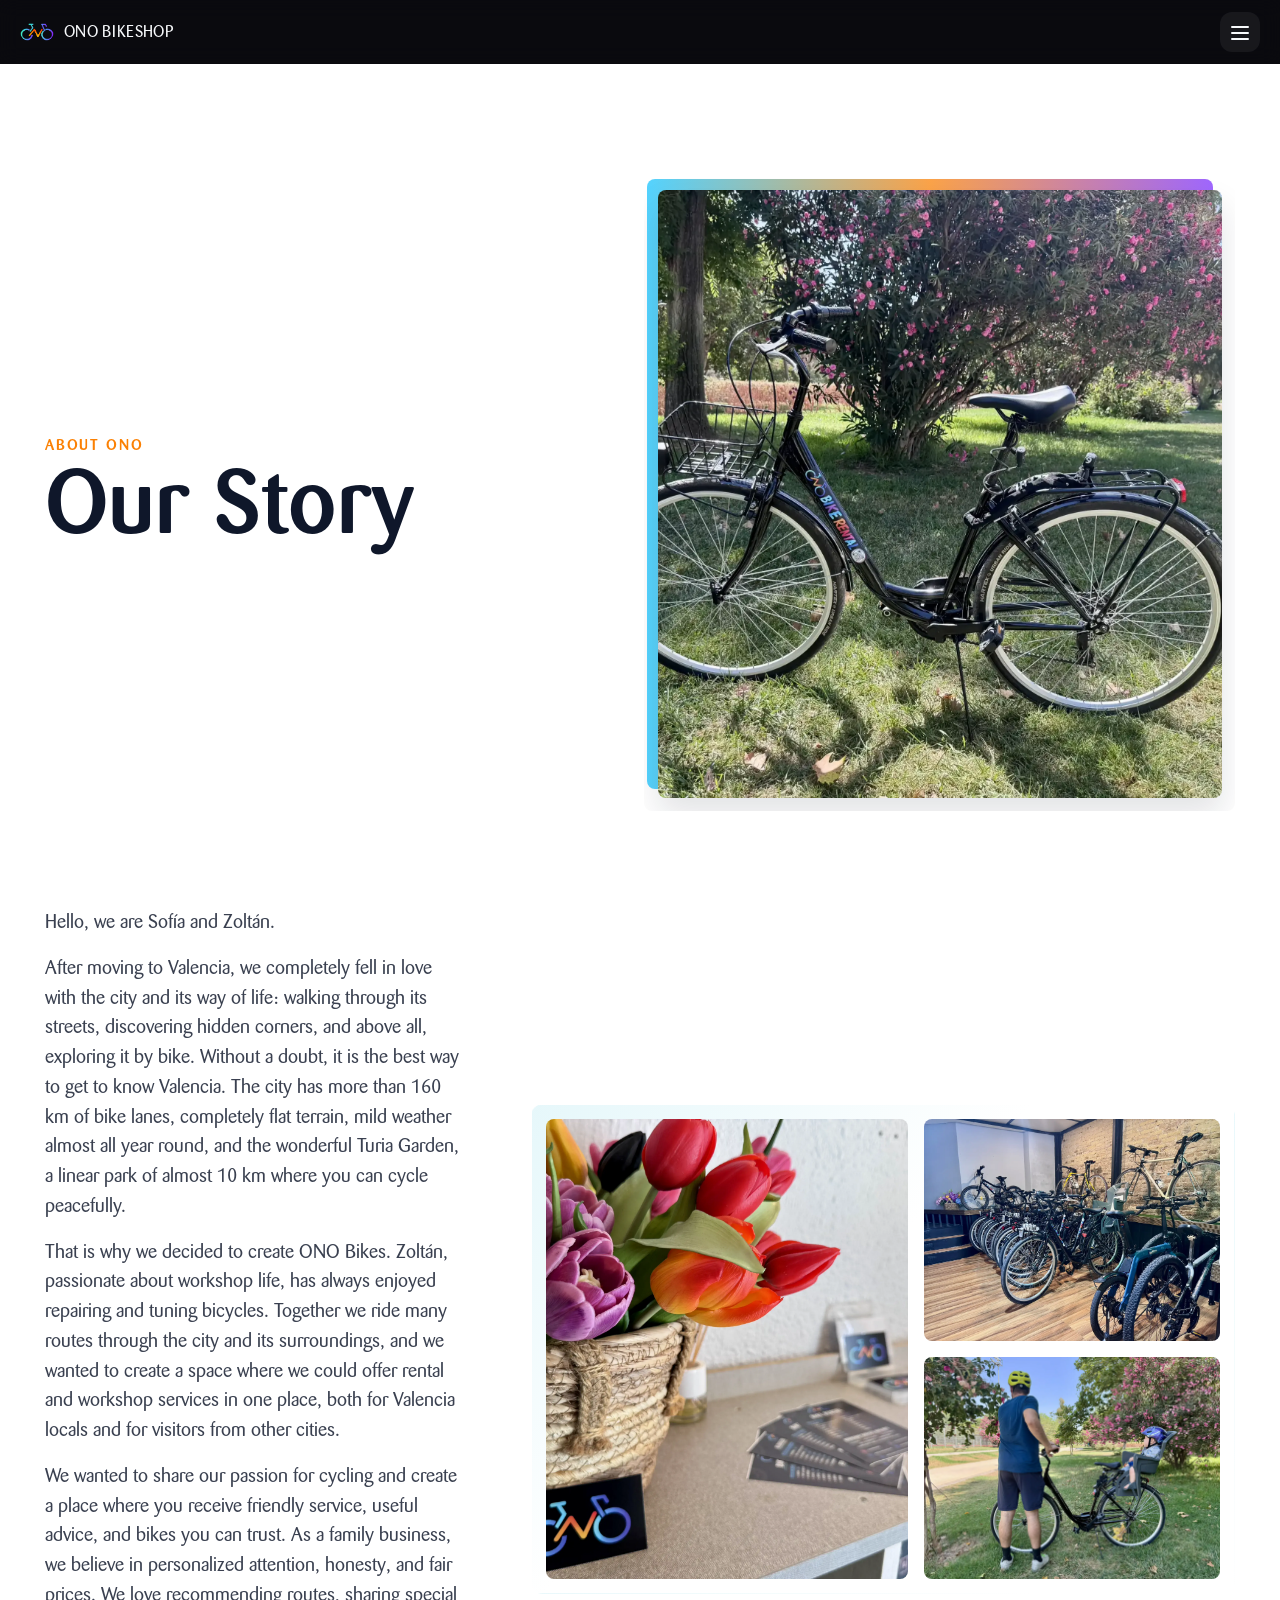
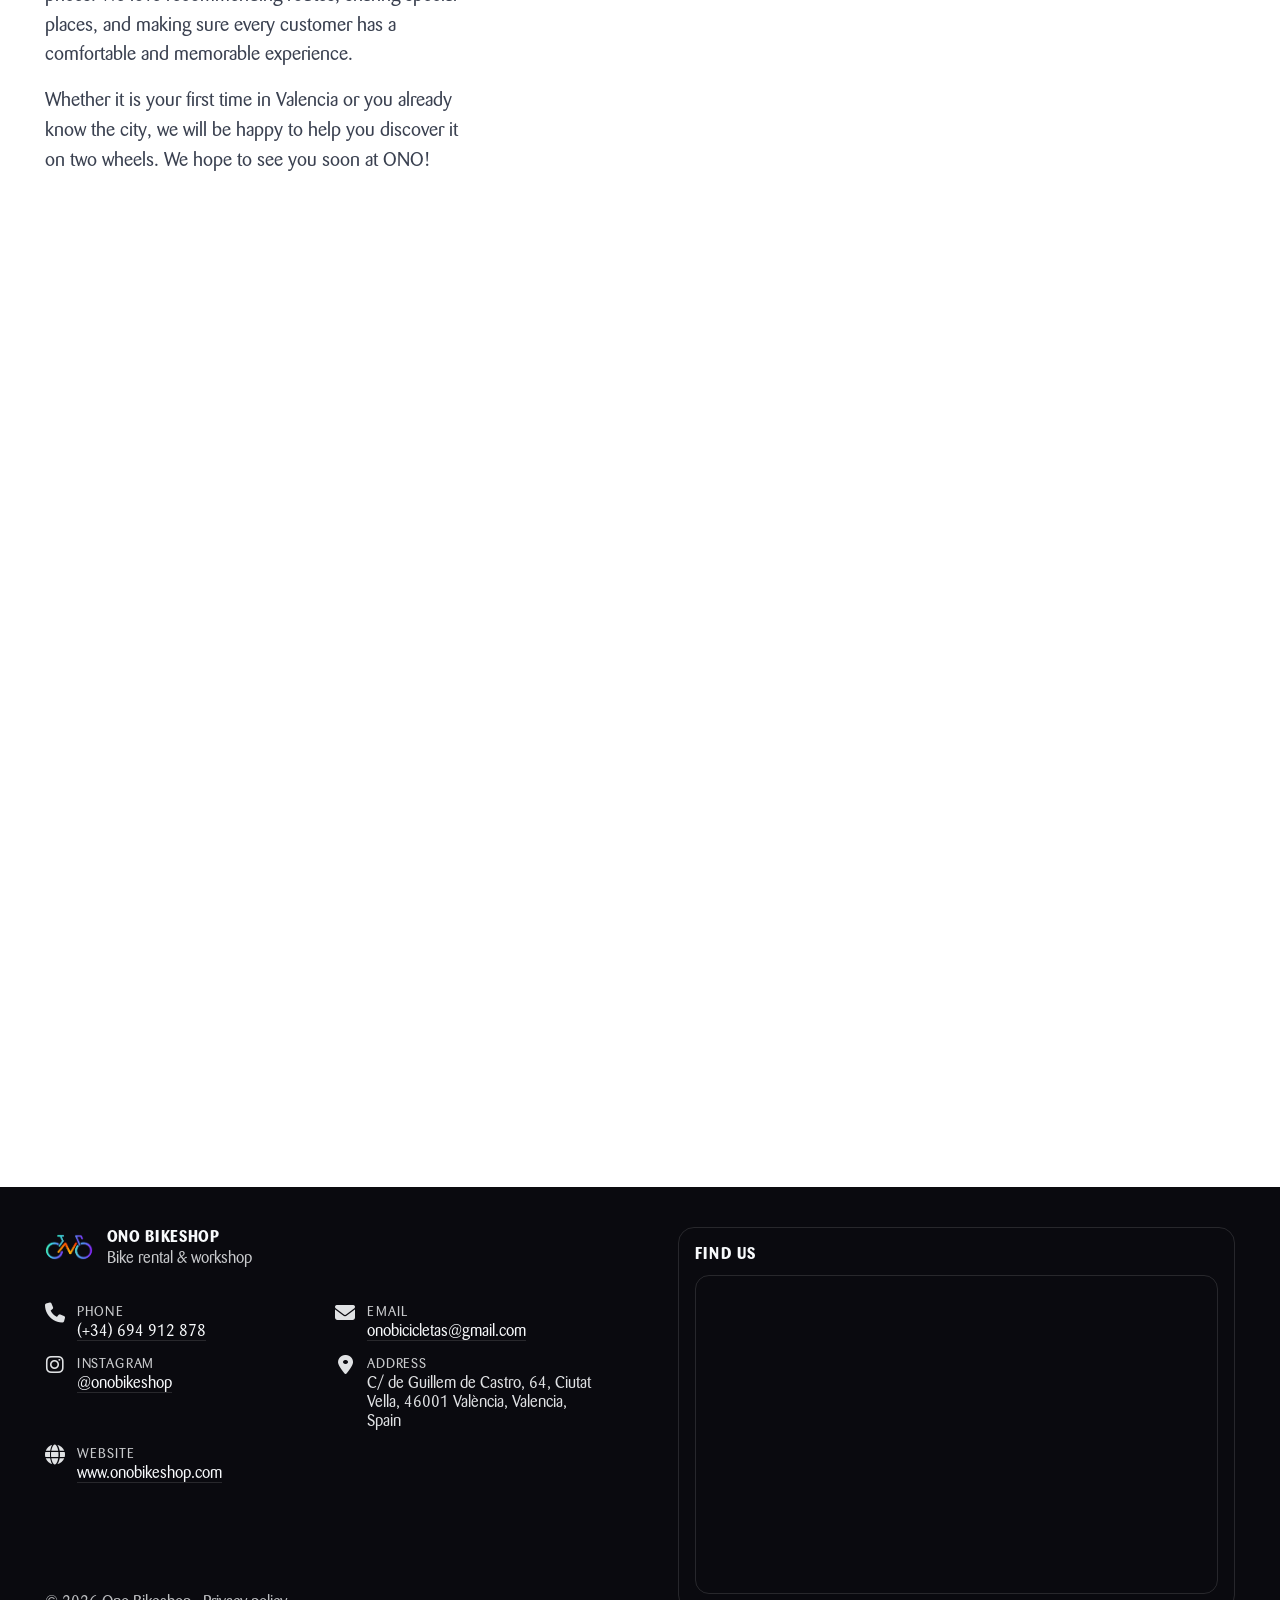
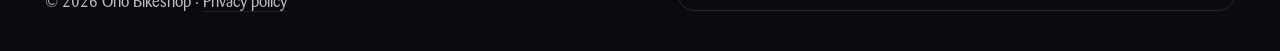
==== commit 149dab99: "add privacy policy and cta buttons in home" ====
--- a/about.html
+++ b/about.html
@@ -17,7 +17,9 @@
     <meta name="twitter:title" content="Ono Bikeshop | About" />
     <meta name="twitter:description" content="Bike rental, workshop services, custom builds, and restoration in València." />
     <meta name="twitter:image" content="src/img/logo.png" />
-    <link id="logo" rel="icon" type="image/png" href="src/img/logo.png" />
+    <link id="logo" rel="icon" type="image/png" href="src/img/favicon.png" />
+    <link rel="preload" href="src/fonts/barmeno/barmeno-regular-588ce228b68dd.otf" as="font" type="font/otf" crossorigin />
+    <link rel="preload" href="src/fonts/barmeno/Barmeno Medium.otf" as="font" type="font/otf" crossorigin />
     <link
       rel="stylesheet"
       href="https://cdnjs.cloudflare.com/ajax/libs/font-awesome/6.5.2/css/all.min.css"
@@ -84,7 +86,7 @@
             <h1 id="about-hero-title" class="p-about-page__title" data-lang>Our Story</h1>
           </div>
           <div class="p-about-page__media reveal-right" data-reveal>
-            <img class="p-about-page__hero-img" src="src/img/Fotos/outside.webp" alt="Ono Bikeshop storefront" loading="lazy" />
+            <img class="p-about-page__hero-img" src="src/img/fotos/outside.webp" alt="Ono Bikeshop storefront" loading="lazy" />
           </div>
         </div>
 
@@ -113,9 +115,9 @@
             </p>
           </div>
           <div class="p-about-page__photo-grid reveal-up" data-reveal>
-            <img class="p-about-page__photo p-about-page__photo--tall" src="src/img/Fotos/about-a.webp" alt="Bike workshop detail" loading="lazy" />
-            <img class="p-about-page__photo" src="src/img/Fotos/sala.webp" alt="Ono Bikeshop interior" loading="lazy" />
-            <img class="p-about-page__photo" src="src/img/Fotos/about-c.webp" alt="Bicycles inside the workshop" loading="lazy" />
+            <img class="p-about-page__photo p-about-page__photo--tall" src="src/img/fotos/flores.webp" alt="Ono Bikeshop flowers" loading="lazy" />
+            <img class="p-about-page__photo" src="src/img/fotos/sala.webp" alt="Ono Bikeshop interior" loading="lazy" />
+            <img class="p-about-page__photo" src="src/img/fotos/about.webp" alt="Family bike ride in Valencia" loading="lazy" />
           </div>
         </div>
 
@@ -222,7 +224,7 @@
               </div>
             </div>
 
-            <div class="c-footer__meta">© <span data-year></span> Ono Bikeshop</div>
+            <div class="c-footer__meta">© <span data-year></span> Ono Bikeshop · <a id="footer-privacy-link" class="c-footer__link" href="privacy.html" data-lang>Privacy policy</a></div>
           </div>
 
           <div id="footer-map-label" class="c-footer__right" aria-label="Map placeholder" data-lang data-lang-attr="aria-label">
--- a/styles/main.css
+++ b/styles/main.css
@@ -6,6 +6,7 @@
 @import url("./sections/services.css");
 @import url("./sections/rental.css");
 @import url("./sections/contact.css");
+@import url("./sections/privacy.css");
 
 :root {
     color-scheme: light;
@@ -82,7 +83,7 @@
 }
 
 #logo{
-    max-width:1rem;
+   max-width:1rem;
 }
 
 @media (prefers-reduced-motion: reduce) {
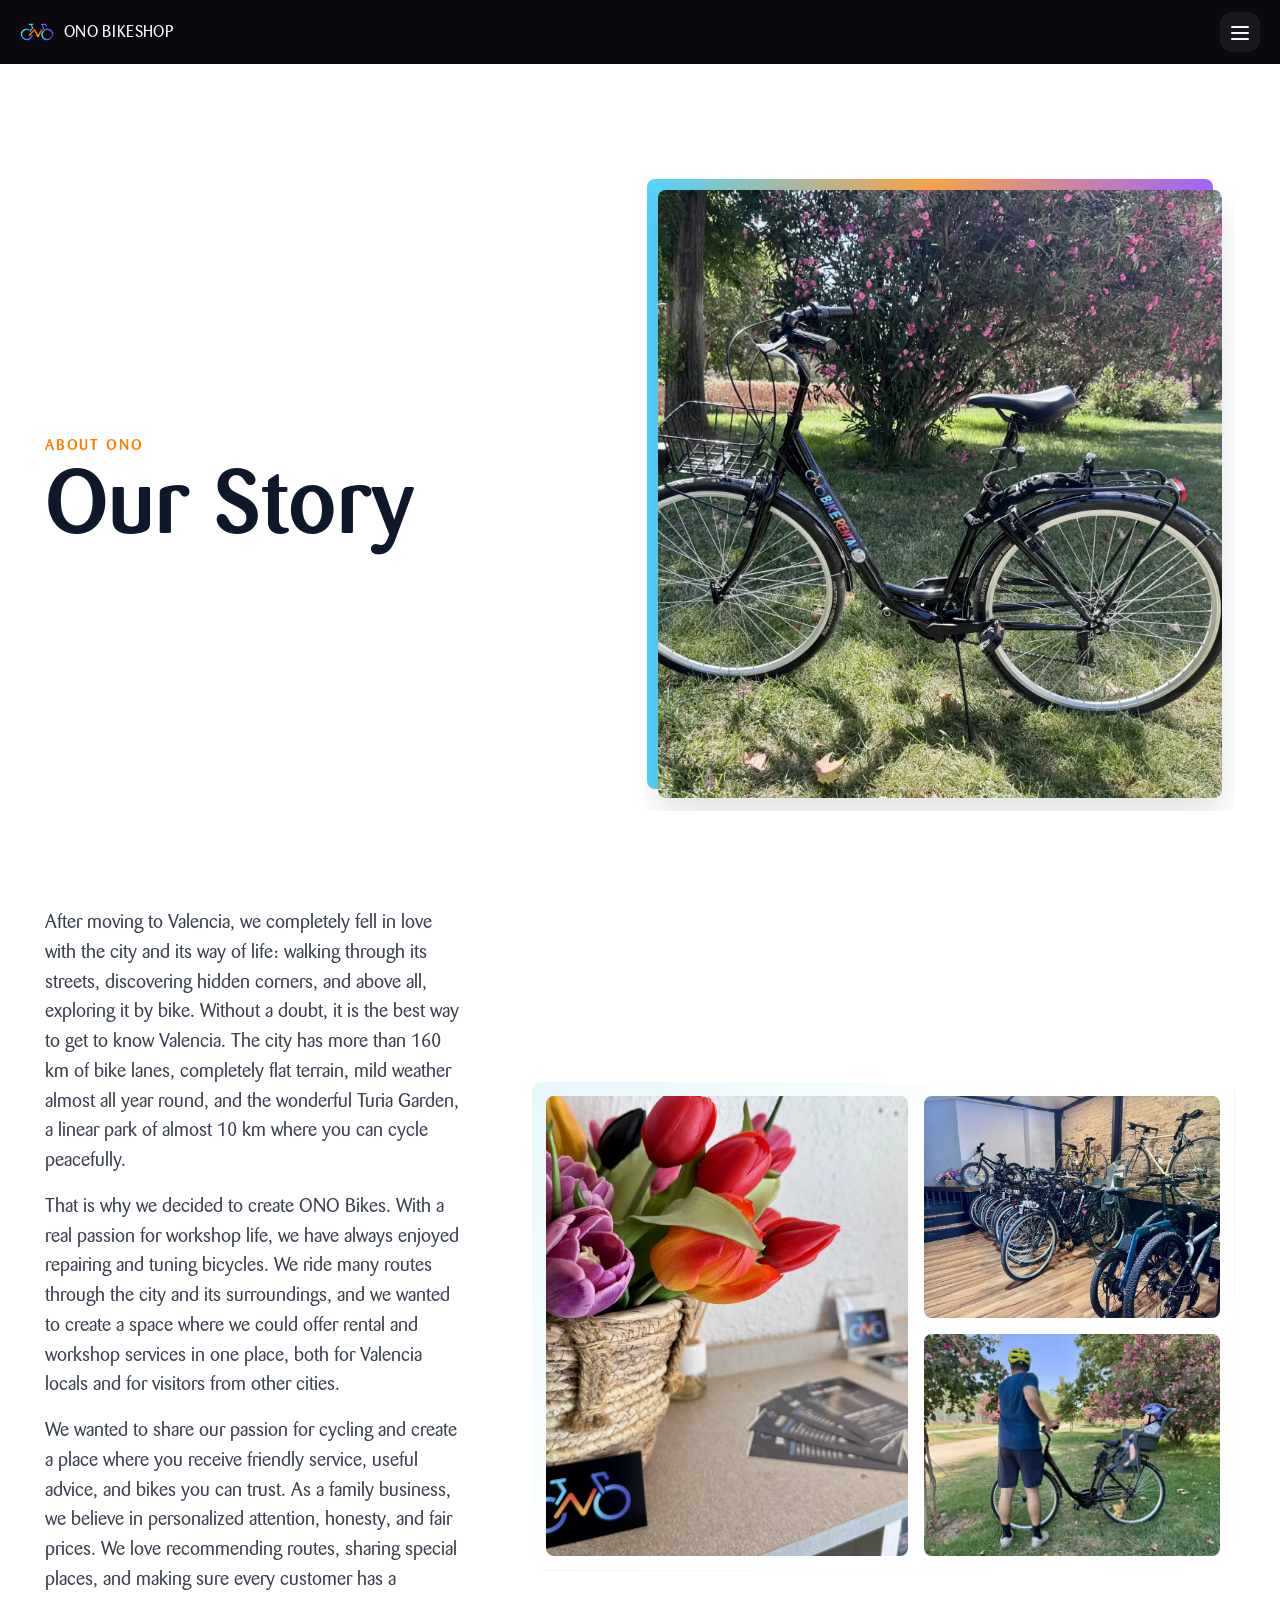
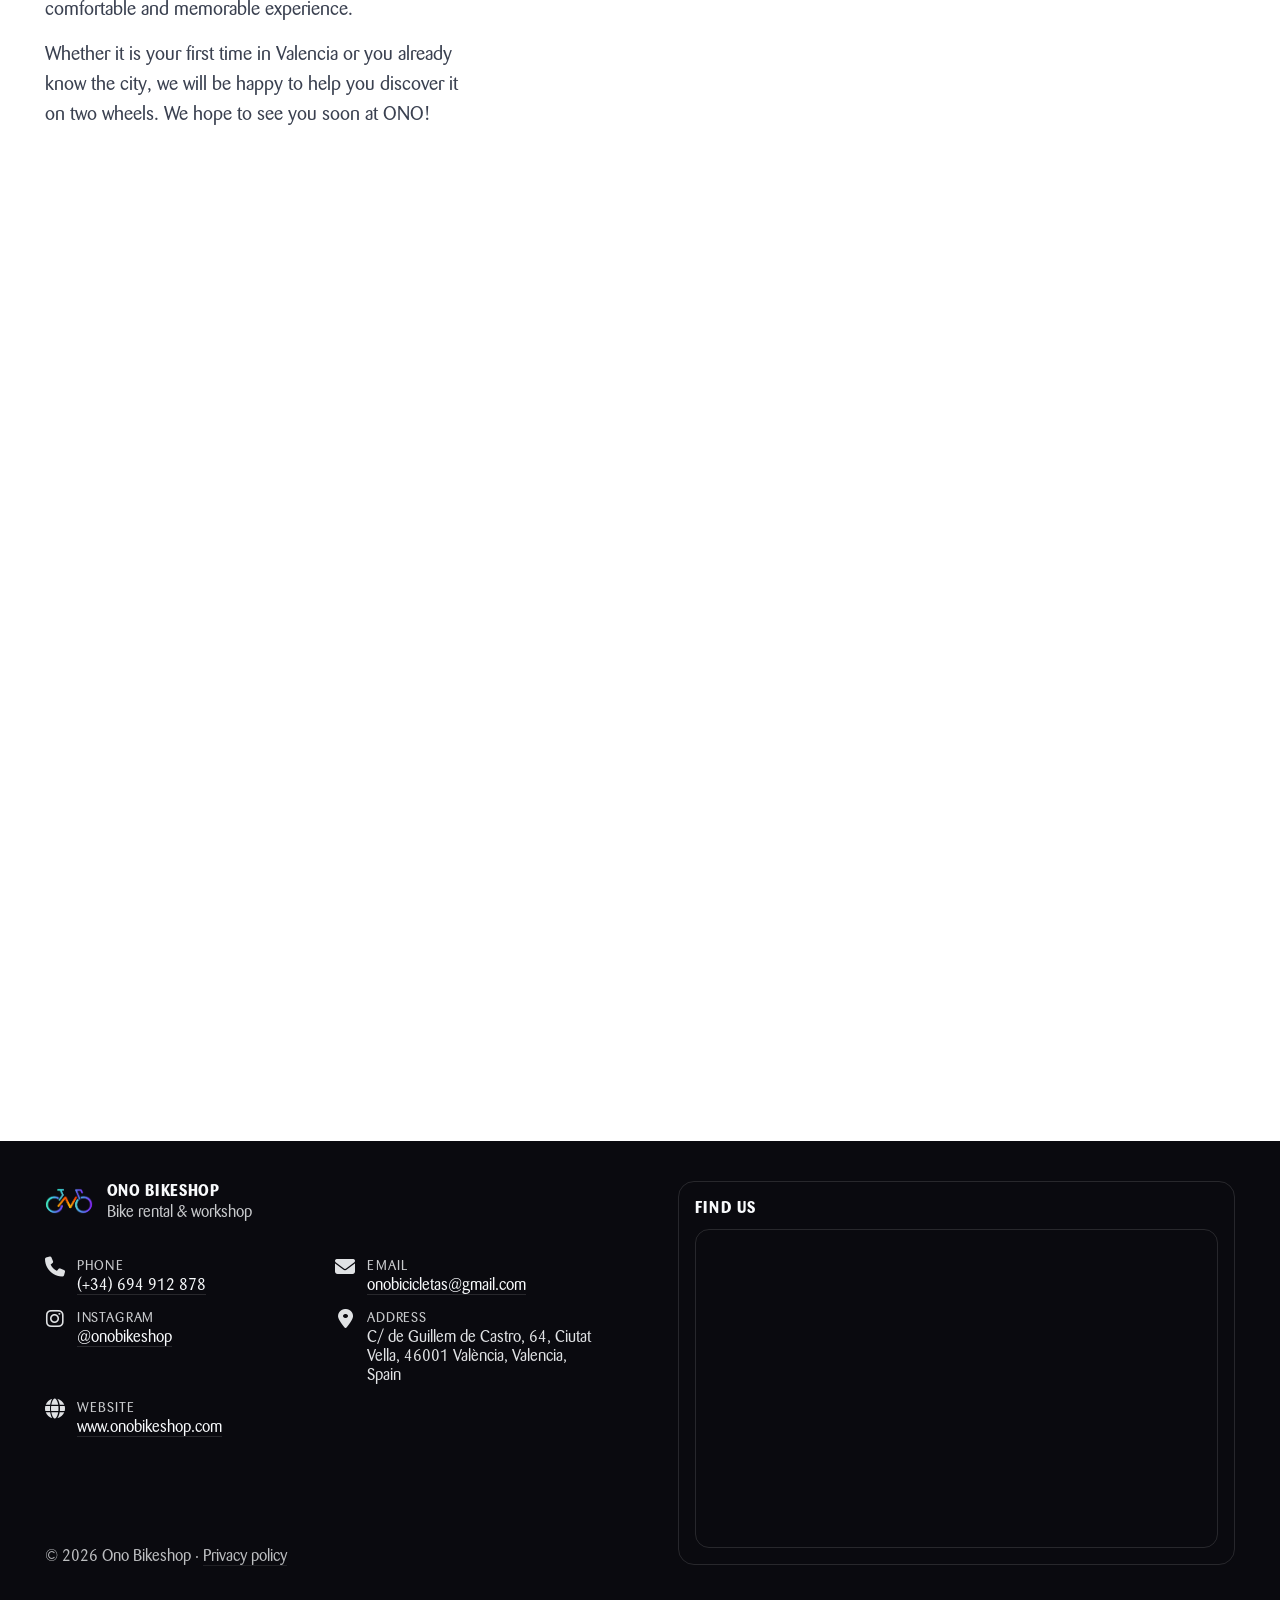
==== commit 501c301a: "lang fixes and updates" ====
--- a/about.html
+++ b/about.html
@@ -92,7 +92,6 @@
 
         <div class="p-about-page__story">
           <div class="p-about-page__panel reveal-up" data-reveal>
-            <p id="about-story-p1" data-lang>Hello, we are Sofía and Zoltán.</p>
             <p id="about-story-p2" data-lang>
               After moving to Valencia, we completely fell in love with the city and its way of life: walking through its streets, discovering
               hidden corners, and above all, exploring it by bike. Without a doubt, it is the best way to get to know Valencia. The city has more
@@ -100,8 +99,8 @@
               of almost 10 km where you can cycle peacefully.
             </p>
             <p id="about-story-p3" data-lang>
-              That is why we decided to create ONO Bikes. Zoltán, passionate about workshop life, has always enjoyed repairing and tuning bicycles.
-              Together we ride many routes through the city and its surroundings, and we wanted to create a space where we could offer rental and
+              That is why we decided to create ONO Bikes. With a real passion for workshop life, we have always enjoyed repairing and tuning
+              bicycles. We ride many routes through the city and its surroundings, and we wanted to create a space where we could offer rental and
               workshop services in one place, both for Valencia locals and for visitors from other cities.
             </p>
             <p id="about-story-p4" data-lang>
@@ -159,7 +158,7 @@
               <p id="about-value-8" data-lang>Attractive discounts for groups and multi-day rentals</p>
             </li>
           </ol>
-          <p id="about-values-body" class="p-about-page__values-text reveal-up" data-reveal>
+          <p id="about-values-body" class="p-about-page__values-text reveal-up" data-reveal data-lang>
             We believe discovering Valencia by bike should be accessible to everyone. That is why we offer very competitive rates without ever
             giving up the quality of our bikes or the friendly service you deserve. Our goal is simple: help you enjoy more, see more places, and
             spend less.
